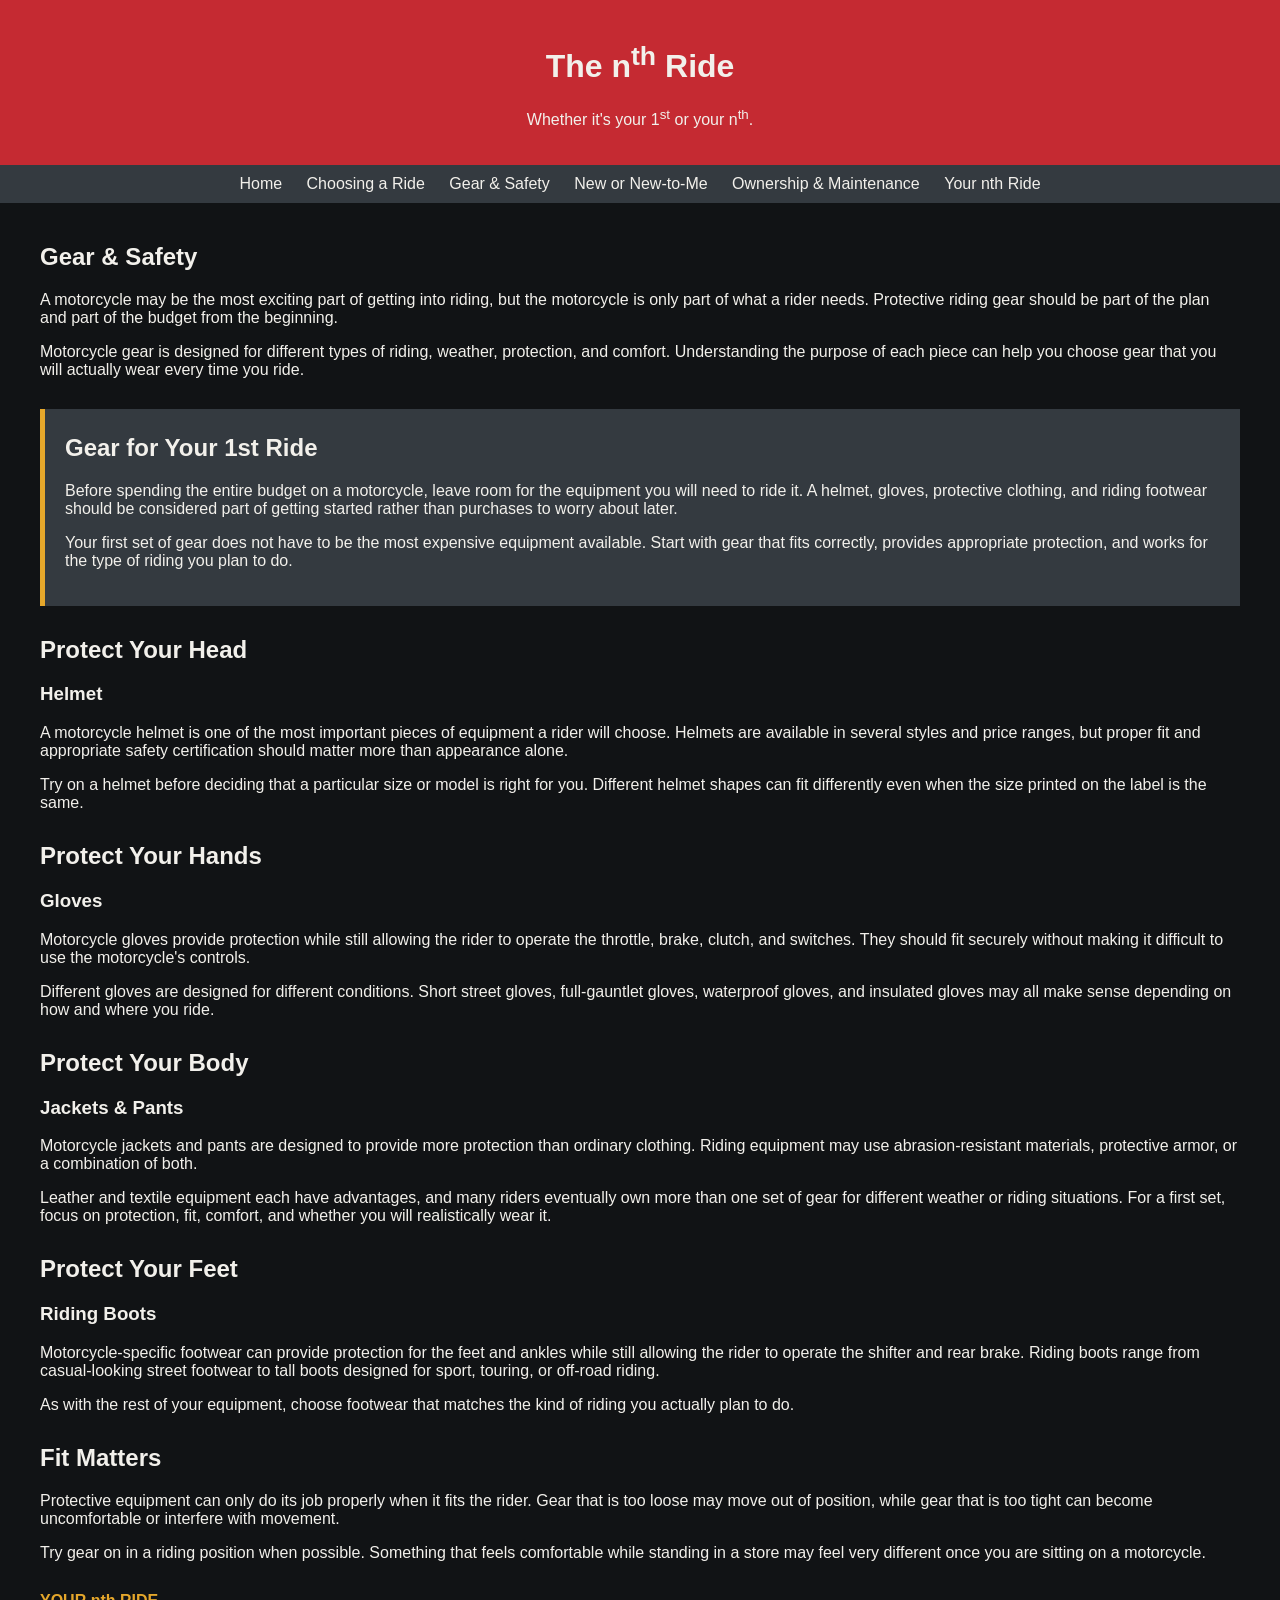
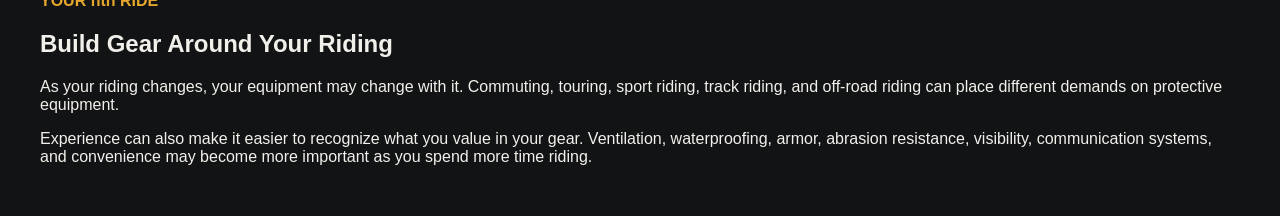
==== gear.html @ 26aaca95 "Add files via upload" ====
<!DOCTYPE html>
<html lang="en">

<head>
    <title>Gear &amp; Safety | The nth Ride</title>
    <meta charset="utf-8">
    <meta name="viewport" content="width=device-width, initial-scale=1.0">
    <link rel="stylesheet" href="css/nthride.css">
</head>

<body>

    <header>
        <h1>The n<sup>th</sup> Ride</h1>
        <p>Whether it's your 1<sup>st</sup> or your n<sup>th</sup>.</p>
    </header>

    <nav>
        <a href="index.html">Home</a>
        <a href="rides.html">Choosing a Ride</a>
        <a href="gear.html">Gear &amp; Safety</a>
        <a href="used.html">New or New-to-Me</a>
        <a href="maintenance.html">Ownership &amp; Maintenance</a>
        <a href="nthride.html">Your nth Ride</a>
    </nav>

    <main>

        <section>
            <h2>Gear &amp; Safety</h2>

            <p>
                A motorcycle may be the most exciting part of getting into riding,
                but the motorcycle is only part of what a rider needs. Protective
                riding gear should be part of the plan and part of the budget from
                the beginning.
            </p>

            <p>
                Motorcycle gear is designed for different types of riding, weather,
                protection, and comfort. Understanding the purpose of each piece can
                help you choose gear that you will actually wear every time you ride.
            </p>
        </section>


        <section class="start-here">
            <h2>Gear for Your 1st Ride</h2>

            <p>
                Before spending the entire budget on a motorcycle, leave room for
                the equipment you will need to ride it. A helmet, gloves, protective
                clothing, and riding footwear should be considered part of getting
                started rather than purchases to worry about later.
            </p>

            <p>
                Your first set of gear does not have to be the most expensive equipment
                available. Start with gear that fits correctly, provides appropriate
                protection, and works for the type of riding you plan to do.
            </p>
        </section>


        <section>
            <h2>Protect Your Head</h2>

            <h3>Helmet</h3>

            <p>
                A motorcycle helmet is one of the most important pieces of equipment
                a rider will choose. Helmets are available in several styles and price
                ranges, but proper fit and appropriate safety certification should
                matter more than appearance alone.
            </p>

            <p>
                Try on a helmet before deciding that a particular size or model is
                right for you. Different helmet shapes can fit differently even when
                the size printed on the label is the same.
            </p>
        </section>


        <section>
            <h2>Protect Your Hands</h2>

            <h3>Gloves</h3>

            <p>
                Motorcycle gloves provide protection while still allowing the rider
                to operate the throttle, brake, clutch, and switches. They should fit
                securely without making it difficult to use the motorcycle's controls.
            </p>

            <p>
                Different gloves are designed for different conditions. Short street
                gloves, full-gauntlet gloves, waterproof gloves, and insulated gloves
                may all make sense depending on how and where you ride.
            </p>
        </section>


        <section>
            <h2>Protect Your Body</h2>

            <h3>Jackets &amp; Pants</h3>

            <p>
                Motorcycle jackets and pants are designed to provide more protection
                than ordinary clothing. Riding equipment may use abrasion-resistant
                materials, protective armor, or a combination of both.
            </p>

            <p>
                Leather and textile equipment each have advantages, and many riders
                eventually own more than one set of gear for different weather or
                riding situations. For a first set, focus on protection, fit, comfort,
                and whether you will realistically wear it.
            </p>
        </section>


        <section>
            <h2>Protect Your Feet</h2>

            <h3>Riding Boots</h3>

            <p>
                Motorcycle-specific footwear can provide protection for the feet and
                ankles while still allowing the rider to operate the shifter and rear
                brake. Riding boots range from casual-looking street footwear to tall
                boots designed for sport, touring, or off-road riding.
            </p>

            <p>
                As with the rest of your equipment, choose footwear that matches the
                kind of riding you actually plan to do.
            </p>
        </section>


        <section>
            <h2>Fit Matters</h2>

            <p>
                Protective equipment can only do its job properly when it fits the
                rider. Gear that is too loose may move out of position, while gear
                that is too tight can become uncomfortable or interfere with movement.
            </p>

            <p>
                Try gear on in a riding position when possible. Something that feels
                comfortable while standing in a store may feel very different once
                you are sitting on a motorcycle.
            </p>
        </section>


        <section id="nth-gear">
            <p class="step-label">YOUR nth RIDE</p>

            <h2>Build Gear Around Your Riding</h2>

            <p>
                As your riding changes, your equipment may change with it. Commuting,
                touring, sport riding, track riding, and off-road riding can place
                different demands on protective equipment.
            </p>

            <p>
                Experience can also make it easier to recognize what you value in
                your gear. Ventilation, waterproofing, armor, abrasion resistance,
                visibility, communication systems, and convenience may become more
                important as you spend more time riding.
            </p>
        </section>

    </main>

    <footer>

    </footer>

</body>

</html>
---- css/nthride.css ----
:root {
    --text: #f2f0eb;
    --background: #111315;
    --primary: #c52a32;
    --secondary: #343a40;
    --accent: #e5a72b;
    --link: #6db7ff;
}

body {
    background-color: var(--background);
    color: var(--text);
    font-family: Arial, Helvetica, sans-serif;
    margin: 0;
}

header {
    background-color: var(--primary);
    color: var(--text);
    text-align: center;
    padding: 20px;
}

header p {
    color: var(--text);
}

nav {
    background-color: var(--secondary);
    text-align: center;
    padding: 10px;
}

nav a {
    color: var(--text);
    text-decoration: none;
    padding: 10px;
}

nav a:hover {
    color: var(--accent);
}

main {
    max-width: 1200px;
    margin: auto;
    padding: 20px;
}

section {
    margin-bottom: 30px;
}

.start-here {
    background-color: var(--secondary);
    border-left: 5px solid var(--accent);
    padding: 20px;
}

.step-label {
    color: var(--accent);
    font-weight: bold;
    margin: 0;
}

.start-here h2 {
    margin-top: 5px;
}

.path-container {
    display: flex;
    gap: 20px;
}

.path {
    flex: 1;
    background-color: var(--secondary);
    padding: 20px;
}

.path h3 {
    border-bottom: 2px solid var(--primary);
    padding-bottom: 10px;
    margin-top: 0;
}

.category-container {
    display: flex;
    flex-wrap: wrap;
    gap: 20px;
}

.category {
    flex: 1 1 300px;
    background-color: var(--secondary);
    padding: 20px;
}

.category h3 {
    border-bottom: 2px solid var(--primary);
    padding-bottom: 10px;
    margin-top: 0;
}

table {
    width: 100%;
    border-collapse: collapse;
    background-color: var(--secondary);
}

th,
td {
    padding: 10px;
    text-align: left;
    border-bottom: 1px solid var(--background);
}

th {
    background-color: var(--primary);
    color: var(--text);
}

td:nth-child(5),
th:nth-child(5) {
    text-align: center;
    color: var(--accent);
    font-weight: bold;
}

main a {
    color: var(--link);
}

main a:hover {
    color: var(--accent);
}

/* Tablet */
@media (max-width: 1024px) {

    main {
        padding: 20px;
    }

    nav a {
        padding: 8px;
    }

}

/* Smartphone */
@media (max-width: 600px) {

    header {
        padding: 15px;
    }

    nav a {
        display: block;
        padding: 8px;
    }

    main {
        padding: 15px;
    }

    .path-container {
        display: block;
    }

    .path {
        margin-bottom: 20px;
    }

}
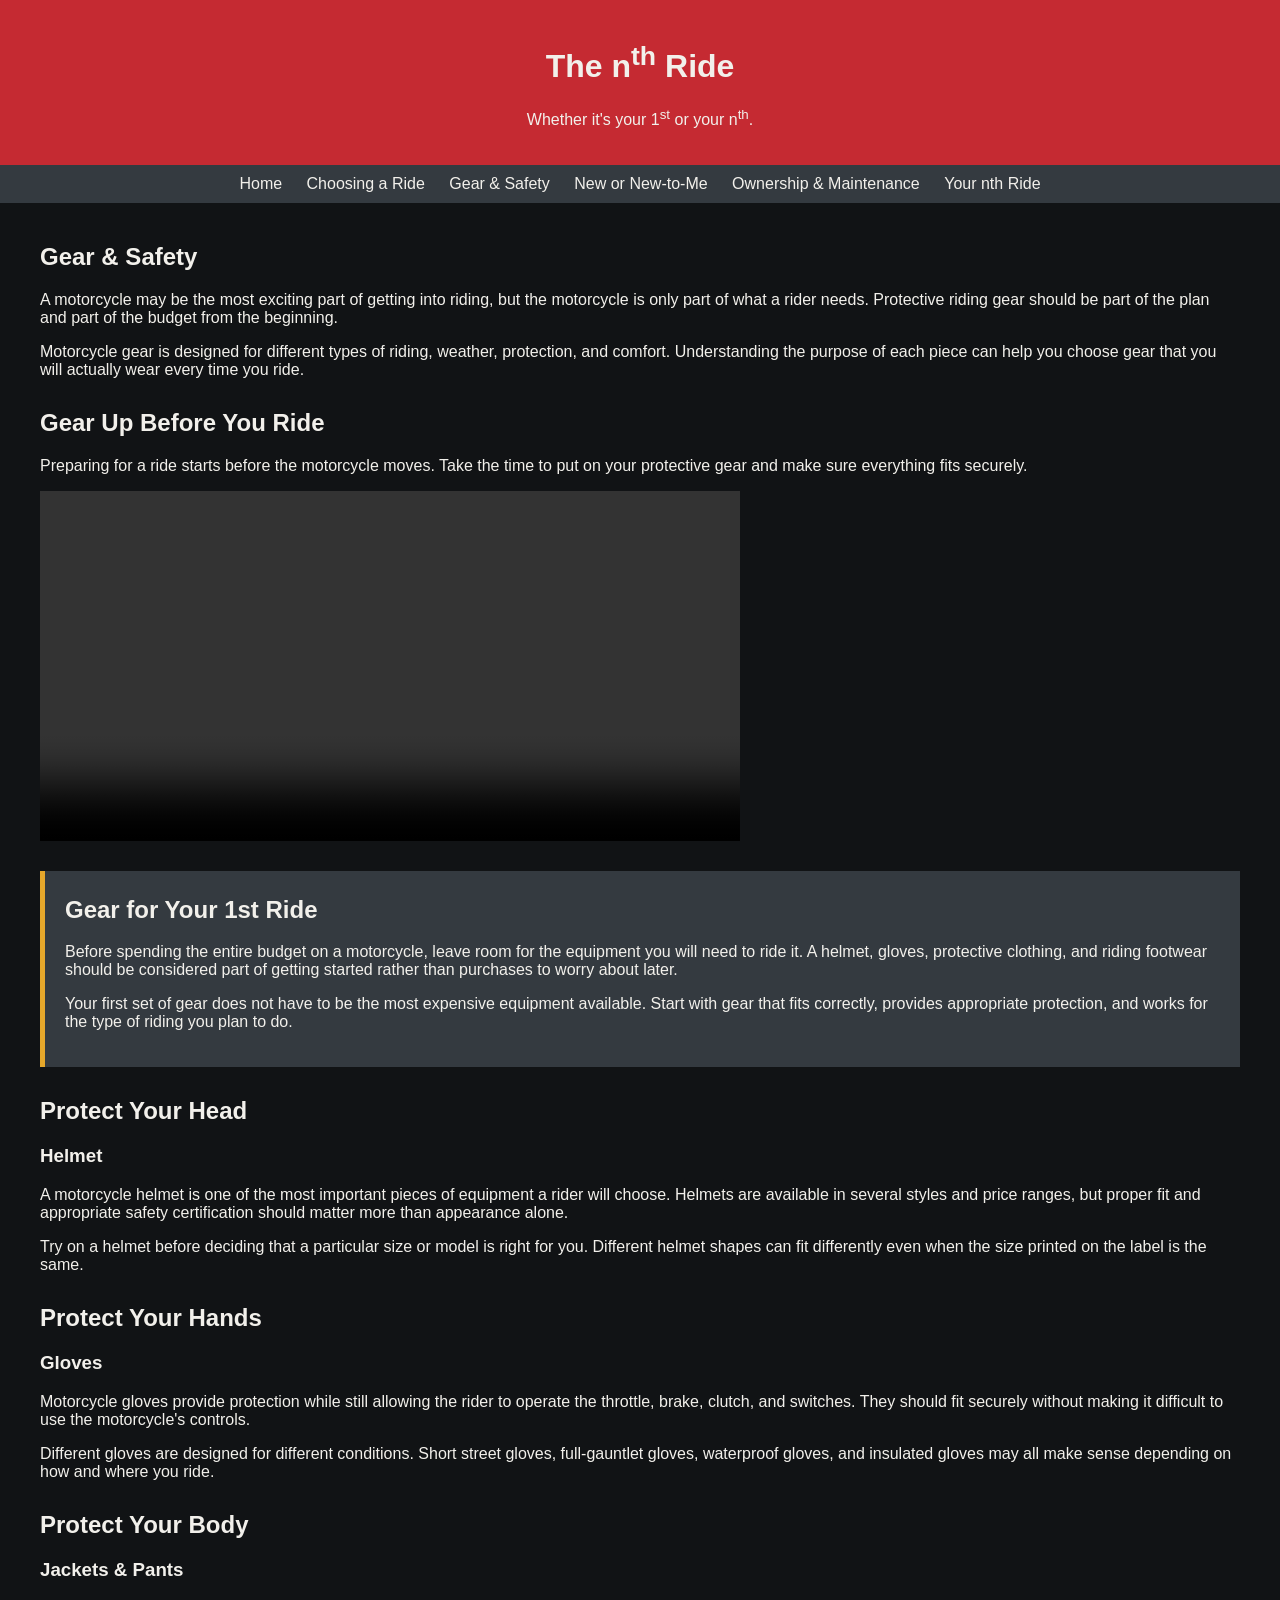
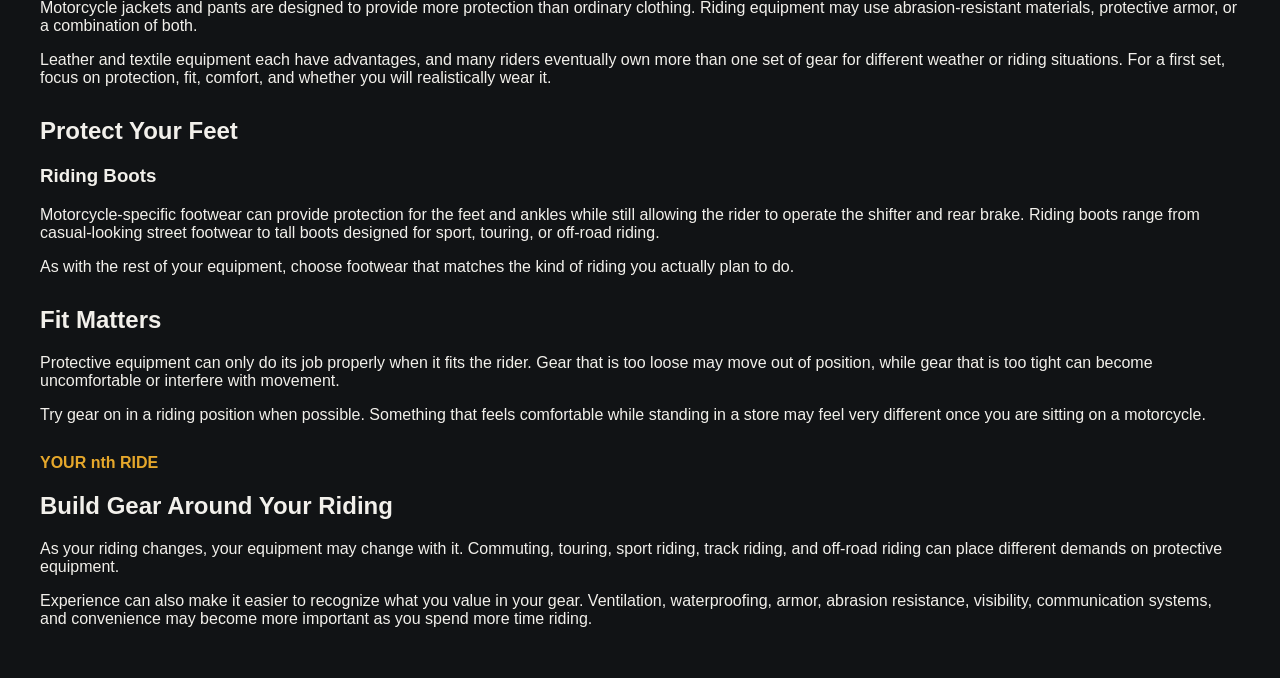
==== commit 1ebe89d0: "Update website content and media" ====
--- a/gear.html
+++ b/gear.html
@@ -5,6 +5,8 @@
     <title>Gear &amp; Safety | The nth Ride</title>
     <meta charset="utf-8">
     <meta name="viewport" content="width=device-width, initial-scale=1.0">
+    <meta name="description" content="Learn the essential motorcycle riding gear every rider should consider, including helmets, jackets, gloves, pants, boots, and protective equipment.">
+    <meta name="keywords" content="motorcycle gear, motorcycle helmet, motorcycle jacket, motorcycle gloves, motorcycle boots, motorcycle safety gear">
     <link rel="stylesheet" href="css/nthride.css">
 </head>
 
@@ -43,6 +45,19 @@
             </p>
         </section>
 
+        <section class="safety-video">
+            <h2>Gear Up Before You Ride</h2>
+
+            <p>
+                Preparing for a ride starts before the motorcycle moves. Take the time
+                to put on your protective gear and make sure everything fits securely.
+            </p>
+
+            <video controls>
+                <source src="videos/motorcycle-rider-gearing-up.mp4" type="video/mp4">
+                Your browser does not support the video element.
+            </video>
+        </section>
 
         <section class="start-here">
             <h2>Gear for Your 1st Ride</h2>
--- a/css/nthride.css
+++ b/css/nthride.css
@@ -1,175 +1,266 @@
-:root {
-    --text: #f2f0eb;
-    --background: #111315;
-    --primary: #c52a32;
-    --secondary: #343a40;
-    --accent: #e5a72b;
-    --link: #6db7ff;
-}
-
-body {
-    background-color: var(--background);
-    color: var(--text);
-    font-family: Arial, Helvetica, sans-serif;
-    margin: 0;
-}
-
-header {
-    background-color: var(--primary);
-    color: var(--text);
-    text-align: center;
-    padding: 20px;
-}
-
-header p {
-    color: var(--text);
-}
-
-nav {
-    background-color: var(--secondary);
-    text-align: center;
-    padding: 10px;
-}
-
-nav a {
-    color: var(--text);
-    text-decoration: none;
-    padding: 10px;
-}
-
-nav a:hover {
-    color: var(--accent);
-}
-
-main {
-    max-width: 1200px;
-    margin: auto;
-    padding: 20px;
-}
-
-section {
-    margin-bottom: 30px;
-}
-
-.start-here {
-    background-color: var(--secondary);
-    border-left: 5px solid var(--accent);
-    padding: 20px;
-}
-
-.step-label {
-    color: var(--accent);
-    font-weight: bold;
-    margin: 0;
-}
-
-.start-here h2 {
-    margin-top: 5px;
-}
-
-.path-container {
-    display: flex;
-    gap: 20px;
-}
-
-.path {
-    flex: 1;
-    background-color: var(--secondary);
-    padding: 20px;
-}
-
-.path h3 {
-    border-bottom: 2px solid var(--primary);
-    padding-bottom: 10px;
-    margin-top: 0;
-}
-
-.category-container {
-    display: flex;
-    flex-wrap: wrap;
-    gap: 20px;
-}
-
-.category {
-    flex: 1 1 300px;
-    background-color: var(--secondary);
-    padding: 20px;
-}
-
-.category h3 {
-    border-bottom: 2px solid var(--primary);
-    padding-bottom: 10px;
-    margin-top: 0;
-}
-
-table {
-    width: 100%;
-    border-collapse: collapse;
-    background-color: var(--secondary);
-}
-
-th,
-td {
-    padding: 10px;
-    text-align: left;
-    border-bottom: 1px solid var(--background);
-}
-
-th {
-    background-color: var(--primary);
-    color: var(--text);
-}
-
-td:nth-child(5),
-th:nth-child(5) {
-    text-align: center;
-    color: var(--accent);
-    font-weight: bold;
-}
-
-main a {
-    color: var(--link);
-}
-
-main a:hover {
-    color: var(--accent);
-}
-
-/* Tablet */
-@media (max-width: 1024px) {
-
-    main {
-        padding: 20px;
-    }
-
-    nav a {
-        padding: 8px;
-    }
-
-}
-
-/* Smartphone */
-@media (max-width: 600px) {
-
-    header {
-        padding: 15px;
-    }
-
-    nav a {
-        display: block;
-        padding: 8px;
-    }
-
-    main {
-        padding: 15px;
-    }
-
-    .path-container {
-        display: block;
-    }
-
-    .path {
-        margin-bottom: 20px;
-    }
-
+:root {
+    --text: #f2f0eb;
+    --background: #111315;
+    --primary: #c52a32;
+    --secondary: #343a40;
+    --accent: #e5a72b;
+    --link: #6db7ff;
+}
+
+body {
+    background-color: var(--background);
+    color: var(--text);
+    font-family: Arial, Helvetica, sans-serif;
+    margin: 0;
+}
+
+header {
+    background-color: var(--primary);
+    color: var(--text);
+    text-align: center;
+    padding: 20px;
+}
+
+header p {
+    color: var(--text);
+}
+
+nav {
+    background-color: var(--secondary);
+    text-align: center;
+    padding: 10px;
+}
+
+nav a {
+    color: var(--text);
+    text-decoration: none;
+    padding: 10px;
+}
+
+nav a:hover {
+    color: var(--accent);
+}
+
+main {
+    max-width: 1200px;
+    margin: auto;
+    padding: 20px;
+}
+
+section {
+    margin-bottom: 30px;
+}
+
+.start-here {
+    background-color: var(--secondary);
+    border-left: 5px solid var(--accent);
+    padding: 20px;
+}
+
+.step-label {
+    color: var(--accent);
+    font-weight: bold;
+    margin: 0;
+}
+
+.start-here h2 {
+    margin-top: 5px;
+}
+
+.path-container {
+    display: flex;
+    gap: 20px;
+}
+
+.path {
+    flex: 1;
+    background-color: var(--secondary);
+    padding: 20px;
+}
+
+.path h3 {
+    border-bottom: 2px solid var(--primary);
+    padding-bottom: 10px;
+    margin-top: 0;
+}
+
+.category-container {
+    display: flex;
+    flex-wrap: wrap;
+    gap: 20px;
+}
+
+.category {
+    flex: 1 1 300px;
+    background-color: var(--secondary);
+    padding: 20px;
+}
+
+.category h3 {
+    border-bottom: 2px solid var(--primary);
+    padding-bottom: 10px;
+    margin-top: 0;
+}
+
+table {
+    width: 100%;
+    border-collapse: collapse;
+    background-color: var(--secondary);
+}
+
+th,
+td {
+    padding: 10px;
+    text-align: left;
+    border-bottom: 1px solid var(--background);
+}
+
+th {
+    background-color: var(--primary);
+    color: var(--text);
+}
+
+td:nth-child(5),
+th:nth-child(5) {
+    text-align: center;
+    color: var(--accent);
+    font-weight: bold;
+}
+
+main a {
+    color: var(--link);
+}
+
+main a:hover {
+    color: var(--accent);
+}
+
+
+/* Motorcycle progression preview */
+.ride-progression {
+    display: flex;
+    align-items: center;
+    justify-content: center;
+    gap: 22px;
+    margin: 20px auto 28px;
+    max-width: 1000px;
+}
+
+.ride-progression figure {
+    flex: 1 1 0;
+    max-width: 470px;
+    margin: 0;
+    background-color: var(--secondary);
+    padding: 12px;
+}
+
+.ride-progression img {
+    display: block;
+    width: 100%;
+    height: auto;
+}
+
+.ride-progression figcaption {
+    margin-top: 10px;
+    font-weight: bold;
+    text-align: center;
+}
+
+.progression-arrow {
+    color: var(--accent);
+    font-size: 2rem;
+    font-weight: bold;
+}
+
+form {
+    max-width: 600px;
+    margin-top: 20px;
+}
+
+form p {
+    margin-bottom: 16px;
+}
+
+form label {
+    display: block;
+    margin-bottom: 6px;
+    font-weight: bold;
+}
+
+form input[type="text"],
+form input[type="email"],
+form select,
+form textarea {
+    width: 100%;
+    box-sizing: border-box;
+    padding: 8px;
+}
+
+form textarea {
+    resize: vertical;
+}
+
+form input[type="submit"] {
+    padding: 8px 18px;
+    cursor: pointer;
+}
+
+.safety-video video {
+    display: block;
+    width: 100%;
+    max-width: 700px;
+    height: auto;
+    margin-top: 15px;
+}
+
+/* Tablet */
+@media (max-width: 1024px) {
+
+    main {
+        padding: 20px;
+    }
+
+    nav a {
+        padding: 8px;
+    }
+
+}
+
+/* Smartphone */
+@media (max-width: 600px) {
+
+    header {
+        padding: 15px;
+    }
+
+    nav a {
+        display: block;
+        padding: 8px;
+    }
+
+    main {
+        padding: 15px;
+    }
+
+    .ride-progression {
+        flex-direction: column;
+    }
+
+    .progression-arrow {
+        transform: rotate(90deg);
+    }
+
+    table {
+        display: block;
+        overflow-x: auto;
+        white-space: nowrap;
+    }
+
+    .path-container {
+        display: block;
+    }
+
+    .path {
+        margin-bottom: 20px;
+    }
 }
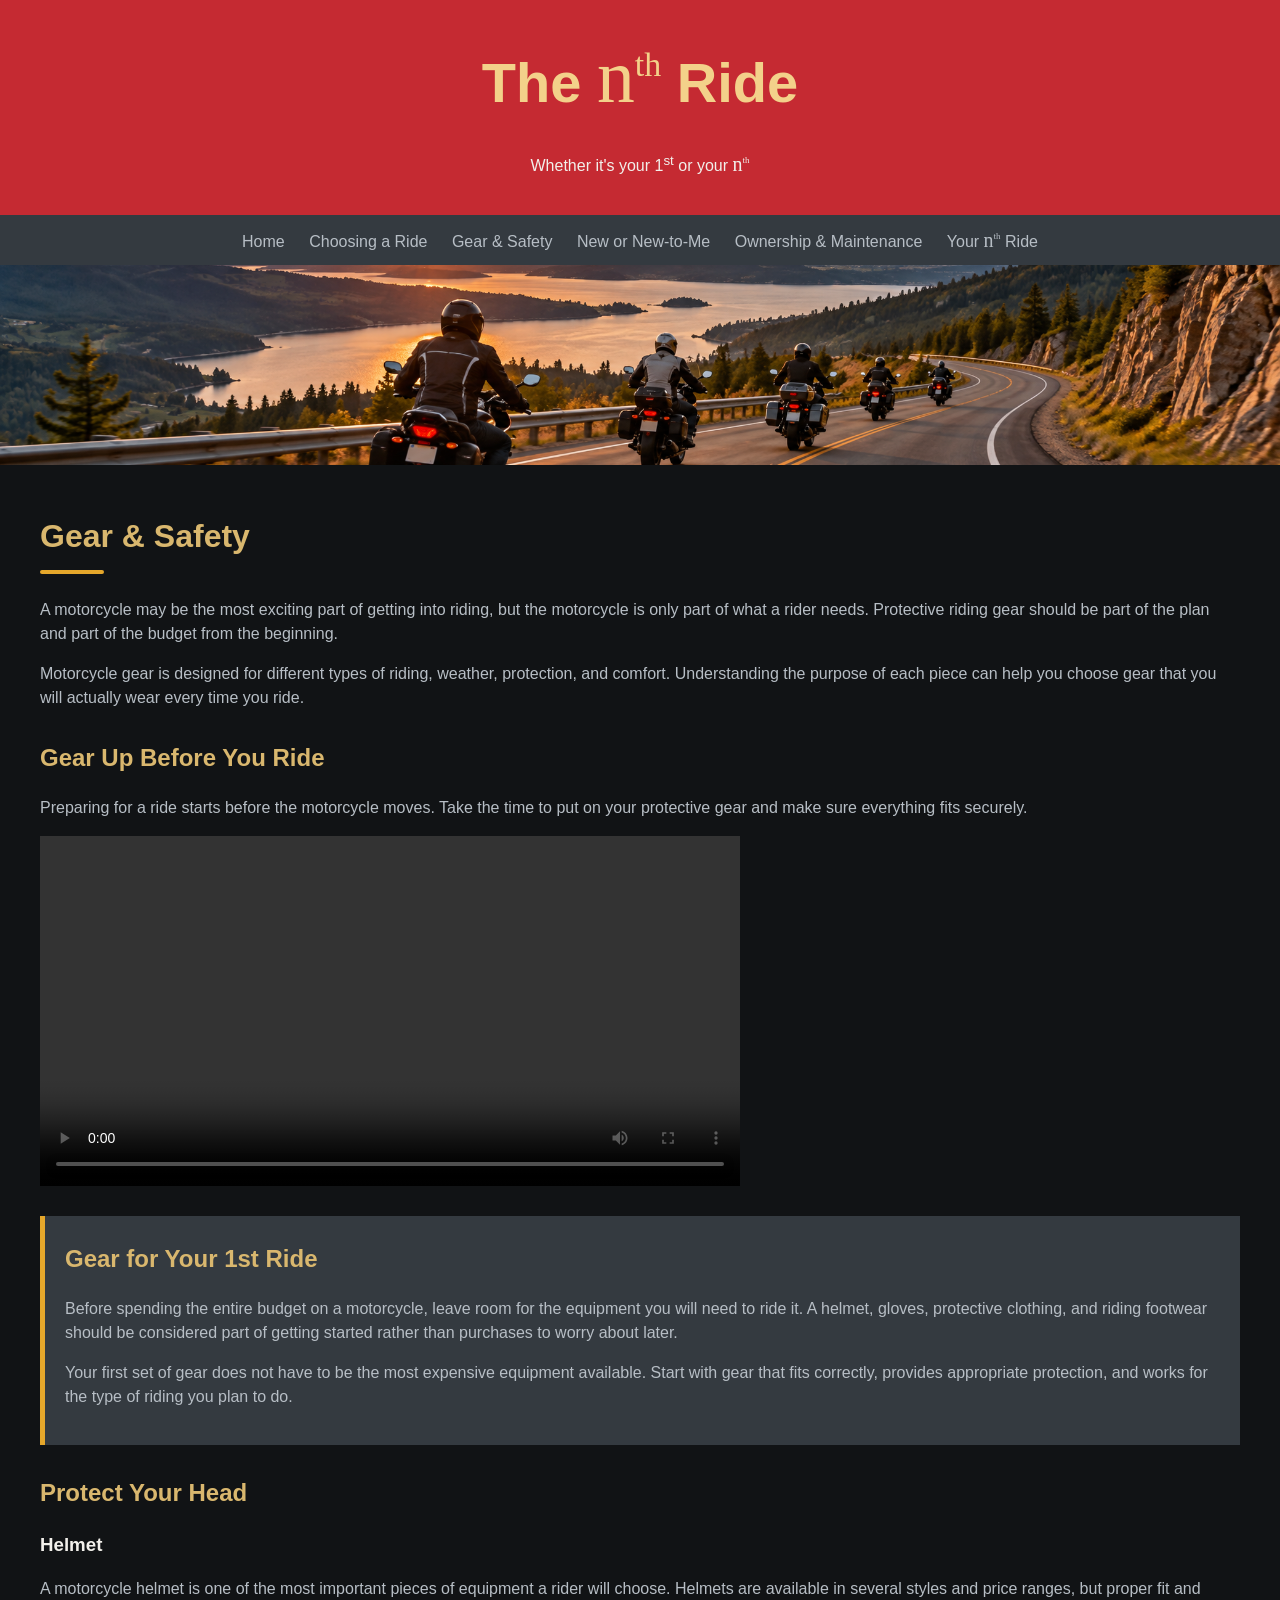
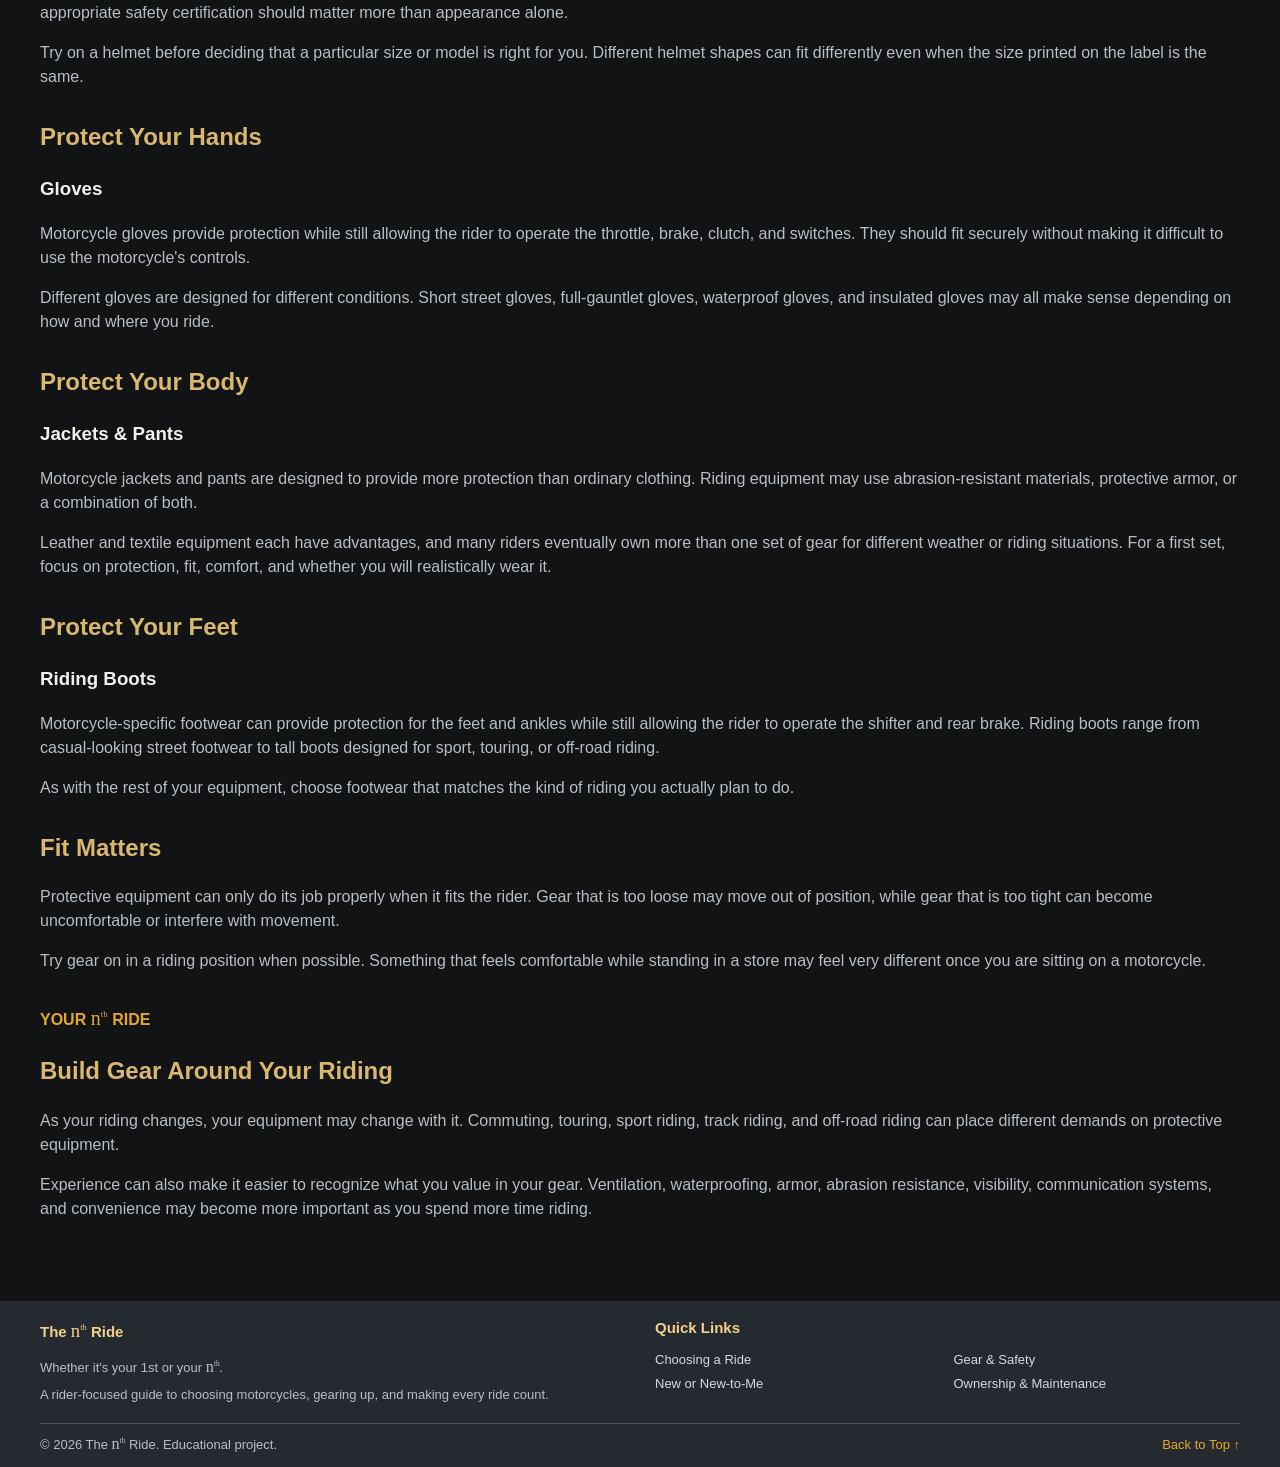
==== commit 08c6c30c: "Final Website update The nth Ride" ====
--- a/gear.html
+++ b/gear.html
@@ -1,202 +1,234 @@
-<!DOCTYPE html>
-<html lang="en">
-
-<head>
-    <title>Gear &amp; Safety | The nth Ride</title>
-    <meta charset="utf-8">
-    <meta name="viewport" content="width=device-width, initial-scale=1.0">
-    <meta name="description" content="Learn the essential motorcycle riding gear every rider should consider, including helmets, jackets, gloves, pants, boots, and protective equipment.">
-    <meta name="keywords" content="motorcycle gear, motorcycle helmet, motorcycle jacket, motorcycle gloves, motorcycle boots, motorcycle safety gear">
-    <link rel="stylesheet" href="css/nthride.css">
-</head>
-
-<body>
-
-    <header>
-        <h1>The n<sup>th</sup> Ride</h1>
-        <p>Whether it's your 1<sup>st</sup> or your n<sup>th</sup>.</p>
-    </header>
-
-    <nav>
-        <a href="index.html">Home</a>
-        <a href="rides.html">Choosing a Ride</a>
-        <a href="gear.html">Gear &amp; Safety</a>
-        <a href="used.html">New or New-to-Me</a>
-        <a href="maintenance.html">Ownership &amp; Maintenance</a>
-        <a href="nthride.html">Your nth Ride</a>
-    </nav>
-
-    <main>
-
-        <section>
-            <h2>Gear &amp; Safety</h2>
-
-            <p>
-                A motorcycle may be the most exciting part of getting into riding,
-                but the motorcycle is only part of what a rider needs. Protective
-                riding gear should be part of the plan and part of the budget from
-                the beginning.
-            </p>
-
-            <p>
-                Motorcycle gear is designed for different types of riding, weather,
-                protection, and comfort. Understanding the purpose of each piece can
-                help you choose gear that you will actually wear every time you ride.
-            </p>
-        </section>
-
-        <section class="safety-video">
-            <h2>Gear Up Before You Ride</h2>
-
-            <p>
-                Preparing for a ride starts before the motorcycle moves. Take the time
-                to put on your protective gear and make sure everything fits securely.
-            </p>
-
-            <video controls>
-                <source src="videos/motorcycle-rider-gearing-up.mp4" type="video/mp4">
-                Your browser does not support the video element.
-            </video>
-        </section>
-
-        <section class="start-here">
-            <h2>Gear for Your 1st Ride</h2>
-
-            <p>
-                Before spending the entire budget on a motorcycle, leave room for
-                the equipment you will need to ride it. A helmet, gloves, protective
-                clothing, and riding footwear should be considered part of getting
-                started rather than purchases to worry about later.
-            </p>
-
-            <p>
-                Your first set of gear does not have to be the most expensive equipment
-                available. Start with gear that fits correctly, provides appropriate
-                protection, and works for the type of riding you plan to do.
-            </p>
-        </section>
-
-
-        <section>
-            <h2>Protect Your Head</h2>
-
-            <h3>Helmet</h3>
-
-            <p>
-                A motorcycle helmet is one of the most important pieces of equipment
-                a rider will choose. Helmets are available in several styles and price
-                ranges, but proper fit and appropriate safety certification should
-                matter more than appearance alone.
-            </p>
-
-            <p>
-                Try on a helmet before deciding that a particular size or model is
-                right for you. Different helmet shapes can fit differently even when
-                the size printed on the label is the same.
-            </p>
-        </section>
-
-
-        <section>
-            <h2>Protect Your Hands</h2>
-
-            <h3>Gloves</h3>
-
-            <p>
-                Motorcycle gloves provide protection while still allowing the rider
-                to operate the throttle, brake, clutch, and switches. They should fit
-                securely without making it difficult to use the motorcycle's controls.
-            </p>
-
-            <p>
-                Different gloves are designed for different conditions. Short street
-                gloves, full-gauntlet gloves, waterproof gloves, and insulated gloves
-                may all make sense depending on how and where you ride.
-            </p>
-        </section>
-
-
-        <section>
-            <h2>Protect Your Body</h2>
-
-            <h3>Jackets &amp; Pants</h3>
-
-            <p>
-                Motorcycle jackets and pants are designed to provide more protection
-                than ordinary clothing. Riding equipment may use abrasion-resistant
-                materials, protective armor, or a combination of both.
-            </p>
-
-            <p>
-                Leather and textile equipment each have advantages, and many riders
-                eventually own more than one set of gear for different weather or
-                riding situations. For a first set, focus on protection, fit, comfort,
-                and whether you will realistically wear it.
-            </p>
-        </section>
-
-
-        <section>
-            <h2>Protect Your Feet</h2>
-
-            <h3>Riding Boots</h3>
-
-            <p>
-                Motorcycle-specific footwear can provide protection for the feet and
-                ankles while still allowing the rider to operate the shifter and rear
-                brake. Riding boots range from casual-looking street footwear to tall
-                boots designed for sport, touring, or off-road riding.
-            </p>
-
-            <p>
-                As with the rest of your equipment, choose footwear that matches the
-                kind of riding you actually plan to do.
-            </p>
-        </section>
-
-
-        <section>
-            <h2>Fit Matters</h2>
-
-            <p>
-                Protective equipment can only do its job properly when it fits the
-                rider. Gear that is too loose may move out of position, while gear
-                that is too tight can become uncomfortable or interfere with movement.
-            </p>
-
-            <p>
-                Try gear on in a riding position when possible. Something that feels
-                comfortable while standing in a store may feel very different once
-                you are sitting on a motorcycle.
-            </p>
-        </section>
-
-
-        <section id="nth-gear">
-            <p class="step-label">YOUR nth RIDE</p>
-
-            <h2>Build Gear Around Your Riding</h2>
-
-            <p>
-                As your riding changes, your equipment may change with it. Commuting,
-                touring, sport riding, track riding, and off-road riding can place
-                different demands on protective equipment.
-            </p>
-
-            <p>
-                Experience can also make it easier to recognize what you value in
-                your gear. Ventilation, waterproofing, armor, abrasion resistance,
-                visibility, communication systems, and convenience may become more
-                important as you spend more time riding.
-            </p>
-        </section>
-
-    </main>
-
-    <footer>
-
-    </footer>
-
-</body>
-
+<!DOCTYPE html>
+<html lang="en">
+
+<head>
+    <title>Gear &amp; Safety | The nth Ride</title>
+    <meta charset="utf-8">
+    <meta name="viewport" content="width=device-width, initial-scale=1.0">
+    <meta name="description" content="Learn the essential motorcycle riding gear every rider should consider, including helmets, jackets, gloves, pants, boots, and protective equipment.">
+    <meta name="keywords" content="motorcycle gear, motorcycle helmet, motorcycle jacket, motorcycle gloves, motorcycle boots, motorcycle safety gear">
+    <link rel="stylesheet" href="css/nthride.css">
+</head>
+
+
+<body>
+
+    <header>
+        <h1 class="site-title">
+            The <span class="script-nth">n<sup>th</sup></span> Ride
+        </h1>
+        <p>Whether it's your 1<sup>st</sup> or your <span class="script-nth">n<sup>th</sup></span></p>
+    </header>
+
+    <nav>
+
+        <a href="index.html">Home</a>
+        <a href="rides.html">Choosing a Ride</a>
+        <a href="gear.html">Gear &amp; Safety</a>
+        <a href="used.html">New or New-to-Me</a>
+        <a href="maintenance.html">Ownership &amp; Maintenance</a>
+        <a href="nthride.html">Your <span class="script-nth">n<sup>th</sup></span> Ride</a>
+    </nav>
+
+    <div class="ride-banner">
+        <img src="images/Banner.png" alt="Motorcyclists riding together along a scenic mountain road at sunset">
+    </div>
+
+    <main>
+
+        <section>
+            <h1>Gear &amp; Safety</h1>
+
+            <p>
+                A motorcycle may be the most exciting part of getting into riding,
+                but the motorcycle is only part of what a rider needs. Protective
+                riding gear should be part of the plan and part of the budget from
+                the beginning.
+            </p>
+
+            <p>
+                Motorcycle gear is designed for different types of riding, weather,
+                protection, and comfort. Understanding the purpose of each piece can
+                help you choose gear that you will actually wear every time you ride.
+            </p>
+        </section>
+
+        <section class="safety-video">
+            <h2>Gear Up Before You Ride</h2>
+
+            <p>
+                Preparing for a ride starts before the motorcycle moves. Take the time
+                to put on your protective gear and make sure everything fits securely.
+            </p>
+
+            <video controls>
+                <source src="videos/motorcycle-rider-gearing-up.mp4" type="video/mp4">
+                Your browser does not support the video element.
+            </video>
+        </section>
+
+        <section class="start-here">
+            <h2>Gear for Your 1st Ride</h2>
+
+            <p>
+                Before spending the entire budget on a motorcycle, leave room for
+                the equipment you will need to ride it. A helmet, gloves, protective
+                clothing, and riding footwear should be considered part of getting
+                started rather than purchases to worry about later.
+            </p>
+
+            <p>
+                Your first set of gear does not have to be the most expensive equipment
+                available. Start with gear that fits correctly, provides appropriate
+                protection, and works for the type of riding you plan to do.
+            </p>
+        </section>
+
+
+        <section>
+            <h2>Protect Your Head</h2>
+
+            <h3>Helmet</h3>
+
+            <p>
+                A motorcycle helmet is one of the most important pieces of equipment
+                a rider will choose. Helmets are available in several styles and price
+                ranges, but proper fit and appropriate safety certification should
+                matter more than appearance alone.
+            </p>
+
+            <p>
+                Try on a helmet before deciding that a particular size or model is
+                right for you. Different helmet shapes can fit differently even when
+                the size printed on the label is the same.
+            </p>
+        </section>
+
+
+        <section>
+            <h2>Protect Your Hands</h2>
+
+            <h3>Gloves</h3>
+
+            <p>
+                Motorcycle gloves provide protection while still allowing the rider
+                to operate the throttle, brake, clutch, and switches. They should fit
+                securely without making it difficult to use the motorcycle's controls.
+            </p>
+
+            <p>
+                Different gloves are designed for different conditions. Short street
+                gloves, full-gauntlet gloves, waterproof gloves, and insulated gloves
+                may all make sense depending on how and where you ride.
+            </p>
+        </section>
+
+
+        <section>
+            <h2>Protect Your Body</h2>
+
+            <h3>Jackets &amp; Pants</h3>
+
+            <p>
+                Motorcycle jackets and pants are designed to provide more protection
+                than ordinary clothing. Riding equipment may use abrasion-resistant
+                materials, protective armor, or a combination of both.
+            </p>
+
+            <p>
+                Leather and textile equipment each have advantages, and many riders
+                eventually own more than one set of gear for different weather or
+                riding situations. For a first set, focus on protection, fit, comfort,
+                and whether you will realistically wear it.
+            </p>
+        </section>
+
+
+        <section>
+            <h2>Protect Your Feet</h2>
+
+            <h3>Riding Boots</h3>
+
+            <p>
+                Motorcycle-specific footwear can provide protection for the feet and
+                ankles while still allowing the rider to operate the shifter and rear
+                brake. Riding boots range from casual-looking street footwear to tall
+                boots designed for sport, touring, or off-road riding.
+            </p>
+
+            <p>
+                As with the rest of your equipment, choose footwear that matches the
+                kind of riding you actually plan to do.
+            </p>
+        </section>
+
+
+        <section>
+            <h2>Fit Matters</h2>
+
+            <p>
+                Protective equipment can only do its job properly when it fits the
+                rider. Gear that is too loose may move out of position, while gear
+                that is too tight can become uncomfortable or interfere with movement.
+            </p>
+
+            <p>
+                Try gear on in a riding position when possible. Something that feels
+                comfortable while standing in a store may feel very different once
+                you are sitting on a motorcycle.
+            </p>
+        </section>
+
+
+        <section id="nth-gear">
+            <p class="step-label">YOUR <span class="script-nth">n<sup>th</sup></span> RIDE</p>
+
+            <h2>Build Gear Around Your Riding</h2>
+
+            <p>
+                As your riding changes, your equipment may change with it. Commuting,
+                touring, sport riding, track riding, and off-road riding can place
+                different demands on protective equipment.
+            </p>
+
+            <p>
+                Experience can also make it easier to recognize what you value in
+                your gear. Ventilation, waterproofing, armor, abrasion resistance,
+                visibility, communication systems, and convenience may become more
+                important as you spend more time riding.
+            </p>
+        </section>
+
+    </main>
+
+    
+<footer class="site-footer">
+    <div class="footer-content">
+        <div>
+            <h3>The <span class="script-nth">n<sup>th</sup></span> Ride</h3>
+            <p>Whether it's your 1st or your <span class="script-nth">n<sup>th</sup></span>.</p>
+            <p>A rider-focused guide to choosing motorcycles,
+               gearing up, and making every ride count.</p>
+        </div>
+
+        <div>
+            <h3>Quick Links</h3>
+            <ul>
+                <li><a href="rides.html">Choosing a Ride</a></li>
+                <li><a href="gear.html">Gear &amp; Safety</a></li>
+                <li><a href="used.html">New or New-to-Me</a></li>
+                <li><a href="maintenance.html">Ownership &amp; Maintenance</a></li>
+            </ul>
+        </div>
+    </div>
+
+    <div class="footer-bottom">
+        <p>&copy; 2026 The <span class="script-nth">n<sup>th</sup></span> Ride. Educational project.</p>
+        <a href="#">Back to Top &uarr;</a>
+    </div>
+</footer>
+
+
+</body>
+
 </html>
--- a/css/nthride.css
+++ b/css/nthride.css
@@ -1,28 +1,101 @@
+
 :root {
-    --text: #f2f0eb;
+    --text: #b7bec5;
+    --heading: #f2f0eb;
     --background: #111315;
     --primary: #c52a32;
     --secondary: #343a40;
     --accent: #e5a72b;
     --link: #6db7ff;
-}
+    --section-heading: #d9b76e;
+}
+
 
 body {
     background-color: var(--background);
     color: var(--text);
     font-family: Arial, Helvetica, sans-serif;
     margin: 0;
+    line-height: 1.5;
+}
+
+h1, h2, h3, h4 {
+    color: var(--heading);
+}
+
+main h1 {
+    color: var(--section-heading);
+    font-size: 2rem;
+    margin-bottom: 24px;
+}
+
+main h1::after {
+    content: "";
+    display: block;
+    width: 64px;
+    height: 4px;
+    background-color: var(--accent);
+    border-radius: 2px;
+    margin-top: 10px;
+}
+
+
+main h2 {
+    color: var(--section-heading);
 }
 
 header {
     background-color: var(--primary);
-    color: var(--text);
+    color: var(--heading);
     text-align: center;
     padding: 20px;
 }
 
 header p {
-    color: var(--text);
+    color: var(--heading);
+}
+
+
+.site-title {
+    font-family: Arial, Helvetica, sans-serif;
+    font-size: 3.5rem;
+    font-weight: 700;
+    color: #f3d18a;
+    margin: 0 0 12px;
+}
+
+.site-title .script-nth {
+    font-family: "Segoe Print", "Comic Sans MS", cursive;
+    font-size: 1.35em;
+    font-weight: 400;
+}
+
+.site-title .script-nth sup {
+    font-size: 0.45em;
+    vertical-align: super;
+    line-height: 0;
+}
+
+.script-nth {
+    font-family: "Segoe Print", "Comic Sans MS", cursive;
+    font-size: 1.25em;
+    font-weight: 400;
+}
+
+.script-nth sup {
+    font-size: 0.45em;
+    vertical-align: super;
+    line-height: 0;
+}
+
+
+/* Shared panoramic motorcycle banner */
+.ride-banner img {
+    display: block;
+    width: 100%;
+    height: 200px;
+    object-fit: cover;
+    object-position: center 60%;
 }
 
 nav {
@@ -117,7 +190,7 @@
 
 th {
     background-color: var(--primary);
-    color: var(--text);
+    color: var(--heading);
 }
 
 td:nth-child(5),
@@ -263,4 +336,89 @@
     .path {
         margin-bottom: 20px;
     }
-}+}
+
+
+.site-footer {
+    background-color: #252a30;
+    color: var(--text);
+    font-size: 13px;
+    padding: 16px 20px 10px;
+    margin-top: 30px;
+}
+
+.footer-content {
+    max-width: 1200px;
+    margin: auto;
+    display: grid;
+    grid-template-columns: 1fr 1fr;
+    gap: 30px;
+}
+
+.site-footer h3 {
+    color: #f3d18a;
+    font-size: 15px;
+    margin: 0 0 10px;
+}
+
+.site-footer p {
+    margin: 5px 0;
+}
+
+.site-footer ul {
+    list-style: none;
+    padding: 0;
+    margin: 0;
+    display: grid;
+    grid-template-columns: repeat(2, minmax(0, 1fr));
+    gap: 5px 12px;
+}
+
+.site-footer li {
+    margin: 0;
+}
+
+.site-footer a {
+    color: #d4d9de;
+    text-decoration: none;
+}
+
+.site-footer a:hover {
+    color: var(--accent);
+    text-decoration: underline;
+}
+
+.footer-bottom {
+    max-width: 1200px;
+    margin: 14px auto 0;
+    padding-top: 8px;
+    border-top: 1px solid #4b525a;
+    display: flex;
+    justify-content: space-between;
+    align-items: center;
+    gap: 12px;
+}
+
+.footer-bottom p {
+    margin: 0;
+}
+
+.footer-bottom a {
+    color: var(--accent);
+}
+
+@media (max-width: 600px) {
+    .footer-content {
+        grid-template-columns: 1fr;
+        gap: 15px;
+    }
+
+    .site-footer ul {
+        grid-template-columns: 1fr 1fr;
+    }
+
+    .footer-bottom {
+        flex-direction: column;
+        align-items: flex-start;
+    }
+}
